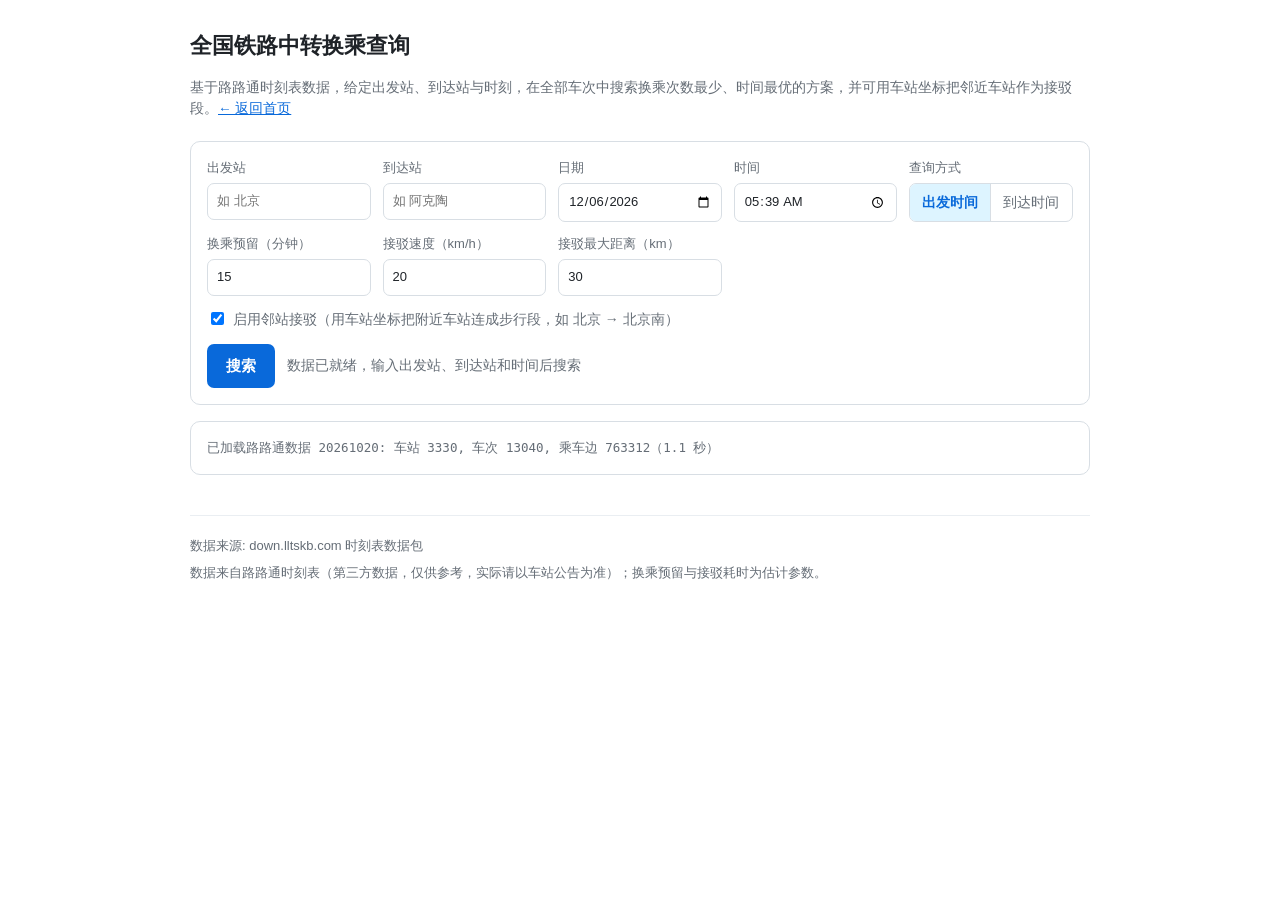
==== transfer/index.html @ ad36bd71 "铁路小工具：苏州地铁路由与全国铁路中转换乘的纯静态网页版 由两个 Java 程序移植为浏览器端 JS，数据在构建时烤进站点： - metro/ 苏州地铁路由查询（时间相关 Dijkstra，逐站时刻表" ====
<!DOCTYPE html>
<html lang="zh-CN">
<head>
<meta charset="utf-8">
<meta name="viewport" content="width=device-width, initial-scale=1">
<title>全国铁路中转换乘查询</title>
<link rel="stylesheet" href="../style.css">
</head>
<body>
<header class="wrap">
  <h1>全国铁路中转换乘查询</h1>
  <p class="sub">基于路路通时刻表数据，给定出发站、到达站与时刻，在全部车次中搜索换乘次数最少、时间最优的方案，并可用车站坐标把邻近车站作为接驳段。<a href="../">← 返回首页</a></p>
</header>

<main>
  <form class="card" id="form">
    <div class="grid">
      <label class="field">出发站
        <div class="suggest"><input id="from" type="text" autocomplete="off" placeholder="如 北京" required><ul hidden></ul></div>
      </label>
      <label class="field">到达站
        <div class="suggest"><input id="to" type="text" autocomplete="off" placeholder="如 阿克陶" required><ul hidden></ul></div>
      </label>
      <label class="field">日期
        <input id="date" type="date" required>
      </label>
      <label class="field">时间
        <input id="time" type="time" required>
      </label>
      <label class="field">查询方式
        <div class="seg">
          <label><input type="radio" name="mode" value="depart" checked><span>出发时间</span></label>
          <label><input type="radio" name="mode" value="arrive"><span>到达时间</span></label>
        </div>
      </label>
      <label class="field">换乘预留（分钟）
        <input id="minTransfer" type="number" value="15" min="0" max="1440" step="1">
      </label>
      <label class="field">接驳速度（km/h）
        <input id="speed" type="number" value="20" min="0.5" max="200" step="0.5">
      </label>
      <label class="field">接驳最大距离（km）
        <input id="maxDist" type="number" value="30" min="0.5" max="500" step="0.5">
      </label>
      <label class="field wide"><span class="check"><input id="walk" type="checkbox" checked>启用邻站接驳（用车站坐标把附近车站连成步行段，如 北京 → 北京南）</span></label>
    </div>
    <div class="actions">
      <button type="submit" id="go" disabled>搜索</button>
      <span class="status" id="status">正在加载时刻表数据…</span>
    </div>
  </form>

  <section class="card soft" id="result" hidden>
    <div class="summary" id="summary"></div>
    <div class="scroll"><table class="data" id="table"></table></div>
    <details id="details">
      <summary>文本输出（与命令行版一致）</summary>
      <pre class="text" id="textOut"></pre>
    </details>
  </section>

  <section class="card" id="logCard" hidden>
    <div class="log" id="log"></div>
  </section>
</main>

<footer class="wrap">
  <p id="dataNote"></p>
  <p>数据来自路路通时刻表（第三方数据，仅供参考，实际请以车站公告为准）；换乘预留与接驳耗时为估计参数。</p>
</footer>

<script type="module" src="app.js"></script>
</body>
</html>
---- style.css ----
:root {
  --fg: #1f2328;
  --muted: #656d76;
  --line: #d8dee4;
  --line-soft: #eaeef2;
  --accent: #0969da;
  --accent-soft: #ddf4ff;
  --bg: #ffffff;
  --bg-soft: #f6f8fa;
  --warn: #9a6700;
  --err: #cf222e;
}

* { box-sizing: border-box; }

body {
  margin: 0;
  padding: 0 16px 64px;
  background: var(--bg);
  color: var(--fg);
  font: 15px/1.6 -apple-system, BlinkMacSystemFont, "Segoe UI", "Microsoft YaHei", "PingFang SC", sans-serif;
}

main, header.wrap, footer.wrap { max-width: 900px; margin: 0 auto; }

header.wrap { padding: 28px 0 8px; }
h1 { font-size: 22px; margin: 0 0 6px; }
h2 { font-size: 17px; margin: 28px 0 10px; }
a { color: var(--accent); }
.sub { color: var(--muted); font-size: 13.5px; }
.sub a { color: var(--accent); }

.card {
  border: 1px solid var(--line);
  border-radius: 10px;
  padding: 16px;
  background: var(--bg);
}
.card + .card { margin-top: 16px; }
.card.soft { background: var(--bg-soft); }

.grid { display: grid; gap: 12px; grid-template-columns: repeat(auto-fit, minmax(150px, 1fr)); }
.grid.tight { gap: 10px; }

label.field { display: flex; flex-direction: column; gap: 4px; font-size: 13px; color: var(--muted); }
label.field.wide { grid-column: 1 / -1; }

input[type="text"], input[type="time"], input[type="date"], input[type="number"], select {
  font: inherit;
  color: var(--fg);
  padding: 7px 9px;
  border: 1px solid var(--line);
  border-radius: 7px;
  background: var(--bg);
  min-width: 0;
}
input:focus, select:focus { outline: 2px solid var(--accent-soft); border-color: var(--accent); }

.seg { display: inline-flex; border: 1px solid var(--line); border-radius: 7px; overflow: hidden; }
.seg label { padding: 7px 12px; font-size: 14px; cursor: pointer; color: var(--muted); }
.seg label + label { border-left: 1px solid var(--line); }
.seg input { position: absolute; opacity: 0; pointer-events: none; }
.seg input:checked + span { color: var(--accent); font-weight: 600; }
.seg label:has(input:checked) { background: var(--accent-soft); }

.check { display: inline-flex; align-items: center; gap: 6px; font-size: 14px; }

button {
  font: inherit;
  font-weight: 600;
  color: #fff;
  background: var(--accent);
  border: 1px solid transparent;
  border-radius: 7px;
  padding: 9px 18px;
  cursor: pointer;
}
button:disabled { opacity: .55; cursor: default; }
button.ghost { color: var(--fg); background: var(--bg); border-color: var(--line); font-weight: 500; }

.actions { display: flex; align-items: center; gap: 12px; margin-top: 14px; flex-wrap: wrap; }

.status { font-size: 13.5px; color: var(--muted); }
.status.err { color: var(--err); }
.status.warn { color: var(--warn); }

.summary { font-size: 15px; font-weight: 600; margin-bottom: 4px; }
.summary em { font-style: normal; color: var(--accent); }

.leg { border-top: 1px solid var(--line-soft); padding: 12px 0; }
.leg:first-child { border-top: 0; }
.leg-head { display: flex; align-items: baseline; gap: 8px; flex-wrap: wrap; }
.leg-no { color: var(--muted); font-size: 13px; min-width: 1.4em; }
.badge {
  background: var(--accent-soft);
  color: var(--accent);
  border-radius: 5px;
  padding: 1px 7px;
  font-size: 13px;
  font-weight: 600;
}
.stops { margin: 6px 0 0 1.6em; color: var(--fg); font-size: 14px; line-height: 1.9; word-break: break-word; }
.stops .t { color: var(--muted); font-variant-numeric: tabular-nums; margin-left: 4px; }
.xfer { margin: 8px 0 0; padding: 7px 10px; background: var(--bg-soft); border-left: 3px solid var(--accent); border-radius: 0 7px 7px 0; font-size: 14px; }

table.data { width: 100%; border-collapse: collapse; font-size: 14px; }
table.data th, table.data td { padding: 7px 8px; border-bottom: 1px solid var(--line-soft); text-align: left; white-space: nowrap; }
table.data th { color: var(--muted); font-weight: 600; font-size: 13px; }
table.data td.num, table.data th.num { text-align: right; font-variant-numeric: tabular-nums; }
table.data tr.walk td { color: var(--warn); }
.scroll { overflow-x: auto; }

pre.text {
  background: var(--bg-soft);
  border: 1px solid var(--line-soft);
  border-radius: 8px;
  padding: 12px;
  overflow-x: auto;
  font: 12.5px/1.5 Consolas, "Cascadia Mono", monospace;
  white-space: pre;
}
details { margin-top: 14px; }
summary { cursor: pointer; color: var(--muted); font-size: 13.5px; }

.suggest { position: relative; }
.suggest input { width: 100%; }
.suggest ul {
  position: absolute; z-index: 10; top: 100%; left: 0; right: 0;
  margin: 2px 0 0; padding: 4px; list-style: none;
  background: var(--bg); border: 1px solid var(--line); border-radius: 7px;
  max-height: 260px; overflow-y: auto; box-shadow: 0 6px 18px rgba(31, 35, 40, .12);
}
.suggest li { padding: 6px 8px; border-radius: 5px; cursor: pointer; font-size: 14px; }
.suggest li:hover, .suggest li.active { background: var(--accent-soft); }
.suggest li:empty { display: none; }

.log { font: 12.5px/1.6 Consolas, "Cascadia Mono", monospace; color: var(--muted); white-space: pre-wrap; }

footer.wrap { margin-top: 40px; color: var(--muted); font-size: 13px; border-top: 1px solid var(--line-soft); padding-top: 14px; }
footer.wrap p { margin: 6px 0; }
.projects { display: grid; gap: 16px; grid-template-columns: repeat(auto-fit, minmax(280px, 1fr)); margin-top: 16px; }
.projects a.card { display: block; text-decoration: none; color: inherit; }
.projects a.card:hover { border-color: var(--accent); }
.projects .card h3 { margin: 0 0 6px; font-size: 16px; color: var(--accent); }
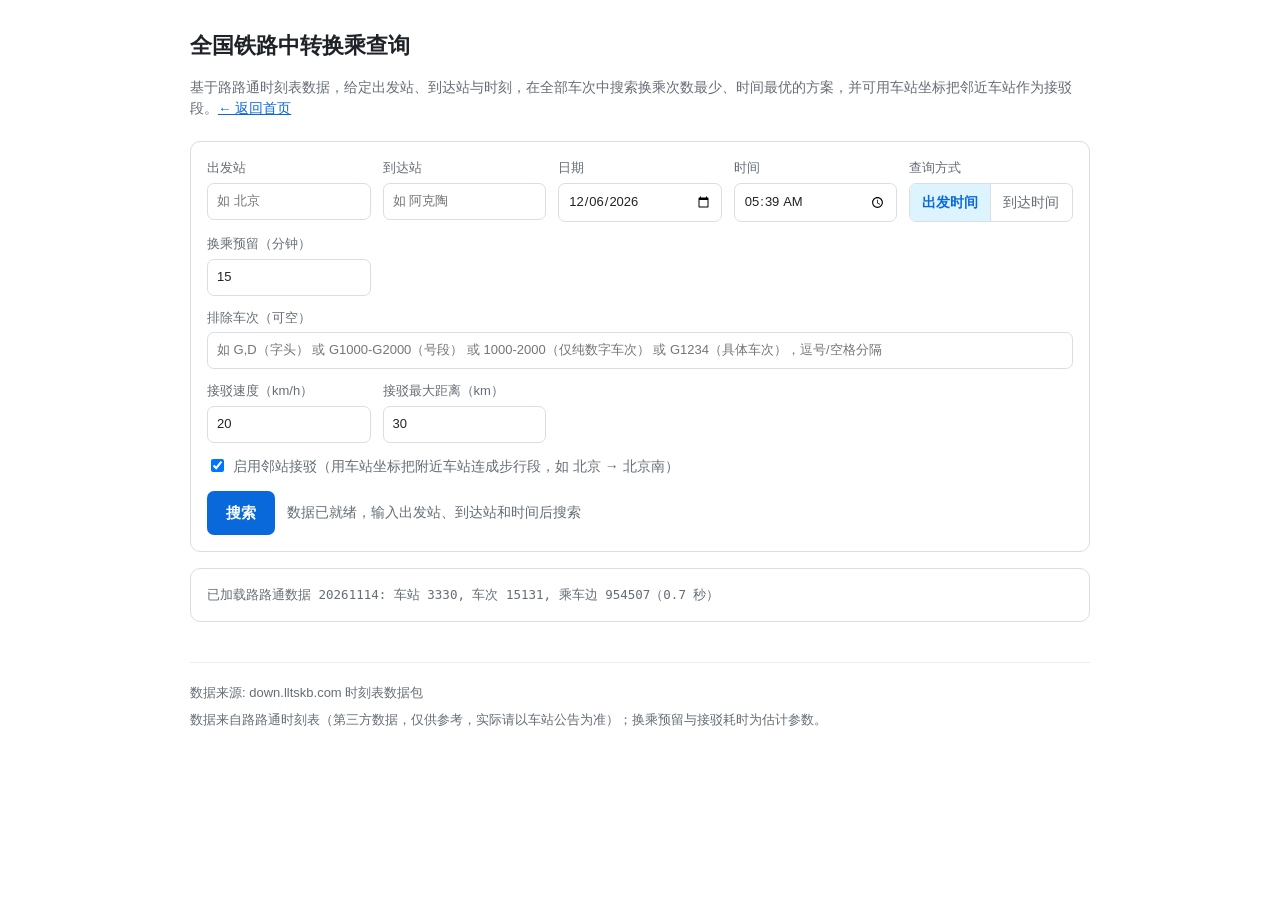
==== commit 488bf185: "铁路经由查询增加排除车次：按字头/号段/具体车次过滤 - 新增「排除车次」输入框，逗号/空格分隔、可混合写法：G,D（字头）、   G1000-G2000（字头+号段）、1000-2000（仅纯数字车" ====
--- a/transfer/index.html
+++ b/transfer/index.html
@@ -36,6 +36,9 @@
       <label class="field">换乘预留（分钟）
         <input id="minTransfer" type="number" value="15" min="0" max="1440" step="1">
       </label>
+      <label class="field wide">排除车次（可空）
+        <input id="exclude" type="text" autocomplete="off" placeholder="如 G,D（字头） 或 G1000-G2000（号段） 或 1000-2000（仅纯数字车次） 或 G1234（具体车次），逗号/空格分隔">
+      </label>
       <label class="field">接驳速度（km/h）
         <input id="speed" type="number" value="20" min="0.5" max="200" step="0.5">
       </label>
--- a/style.css
+++ b/style.css
@@ -103,6 +103,16 @@
 .stops .t { color: var(--muted); font-variant-numeric: tabular-nums; margin-left: 4px; }
 .xfer { margin: 8px 0 0; padding: 7px 10px; background: var(--bg-soft); border-left: 3px solid var(--accent); border-radius: 0 7px 7px 0; font-size: 14px; }
 
+.plan-title {
+  margin: 18px 0 8px;
+  padding-bottom: 6px;
+  border-bottom: 1px solid var(--line);
+  font-size: 14px;
+  font-weight: 600;
+  color: var(--accent);
+}
+.plan-title:first-child { margin-top: 4px; }
+
 table.data { width: 100%; border-collapse: collapse; font-size: 14px; }
 table.data th, table.data td { padding: 7px 8px; border-bottom: 1px solid var(--line-soft); text-align: left; white-space: nowrap; }
 table.data th { color: var(--muted); font-weight: 600; font-size: 13px; }
